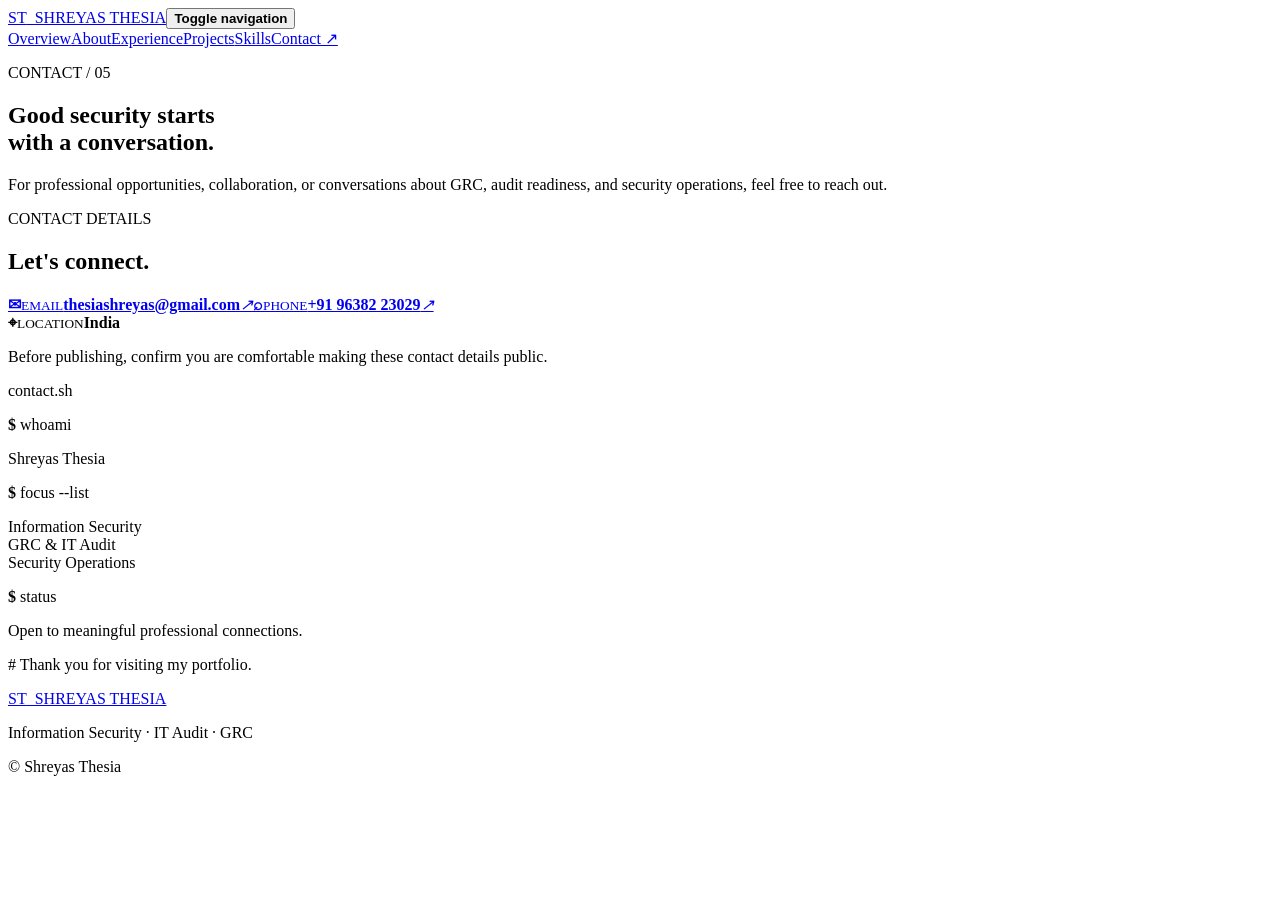
==== contact.html @ 30aacc0e "Add portfolio contact page" ====
<!doctype html><html lang="en"><head><meta charset="utf-8"><meta name="viewport" content="width=device-width, initial-scale=1"><meta name="description" content="Contact Shreyas Thesia for professional opportunities in information security, GRC and IT audit."><title>Contact | Shreyas Thesia</title><link rel="icon" href="assets/img/favicon.svg" type="image/svg+xml"><link rel="stylesheet" href="assets/css/style.css"><script defer src="assets/js/main.js"></script></head><body><header class="header"><a class="brand" href="index.html"><span class="brand-mark">ST<span>_</span></span><span>SHREYAS THESIA</span></a><button class="menu-toggle" aria-expanded="false" aria-controls="nav"><i></i><i></i><i></i><b class="sr-only">Toggle navigation</b></button><nav id="nav"><a href="index.html">Overview</a><a href="about.html">About</a><a href="experience.html">Experience</a><a href="projects.html">Projects</a><a href="skills.html">Skills</a><a class="active nav-contact" href="contact.html">Contact ↗</a></nav></header><main><section class="page-hero wrap"><p class="eyebrow"><i></i> CONTACT / 05</p><h1>Good security starts<br>with <span>a conversation.</span></h1><p class="lead">For professional opportunities, collaboration, or conversations about GRC, audit readiness, and security operations, feel free to reach out.</p></section><section class="wrap contact-grid"><div><p class="eyebrow">CONTACT DETAILS</p><h2>Let's connect.</h2><a class="contact-row" href="mailto:thesiashreyas@gmail.com"><b>✉</b><span><small>EMAIL</small><strong>thesiashreyas@gmail.com</strong></span><i>↗</i></a><a class="contact-row" href="tel:+919638223029"><b>⌕</b><span><small>PHONE</small><strong>+91 96382 23029</strong></span><i>↗</i></a><div class="contact-row"><b>⌖</b><span><small>LOCATION</small><strong>India</strong></span></div><p class="note">Before publishing, confirm you are comfortable making these contact details public.</p></div><div class="terminal"><div class="terminal-bar"><i></i><i></i><i></i><span>contact.sh</span></div><div class="terminal-body"><p><b>$</b> whoami</p><p class="out">Shreyas Thesia</p><p><b>$</b> focus --list</p><p class="out">Information Security<br>GRC & IT Audit<br>Security Operations</p><p><b>$</b> status</p><p class="out">Open to meaningful professional connections.</p><p class="comment"># Thank you for visiting my portfolio.</p></div></div></section></main><footer class="footer"><div class="wrap footer-inner"><a class="brand" href="index.html"><span class="brand-mark">ST<span>_</span></span><span>SHREYAS THESIA</span></a><p>Information Security · IT Audit · GRC</p><span>© <b data-year></b> Shreyas Thesia</span></div></footer></body></html>
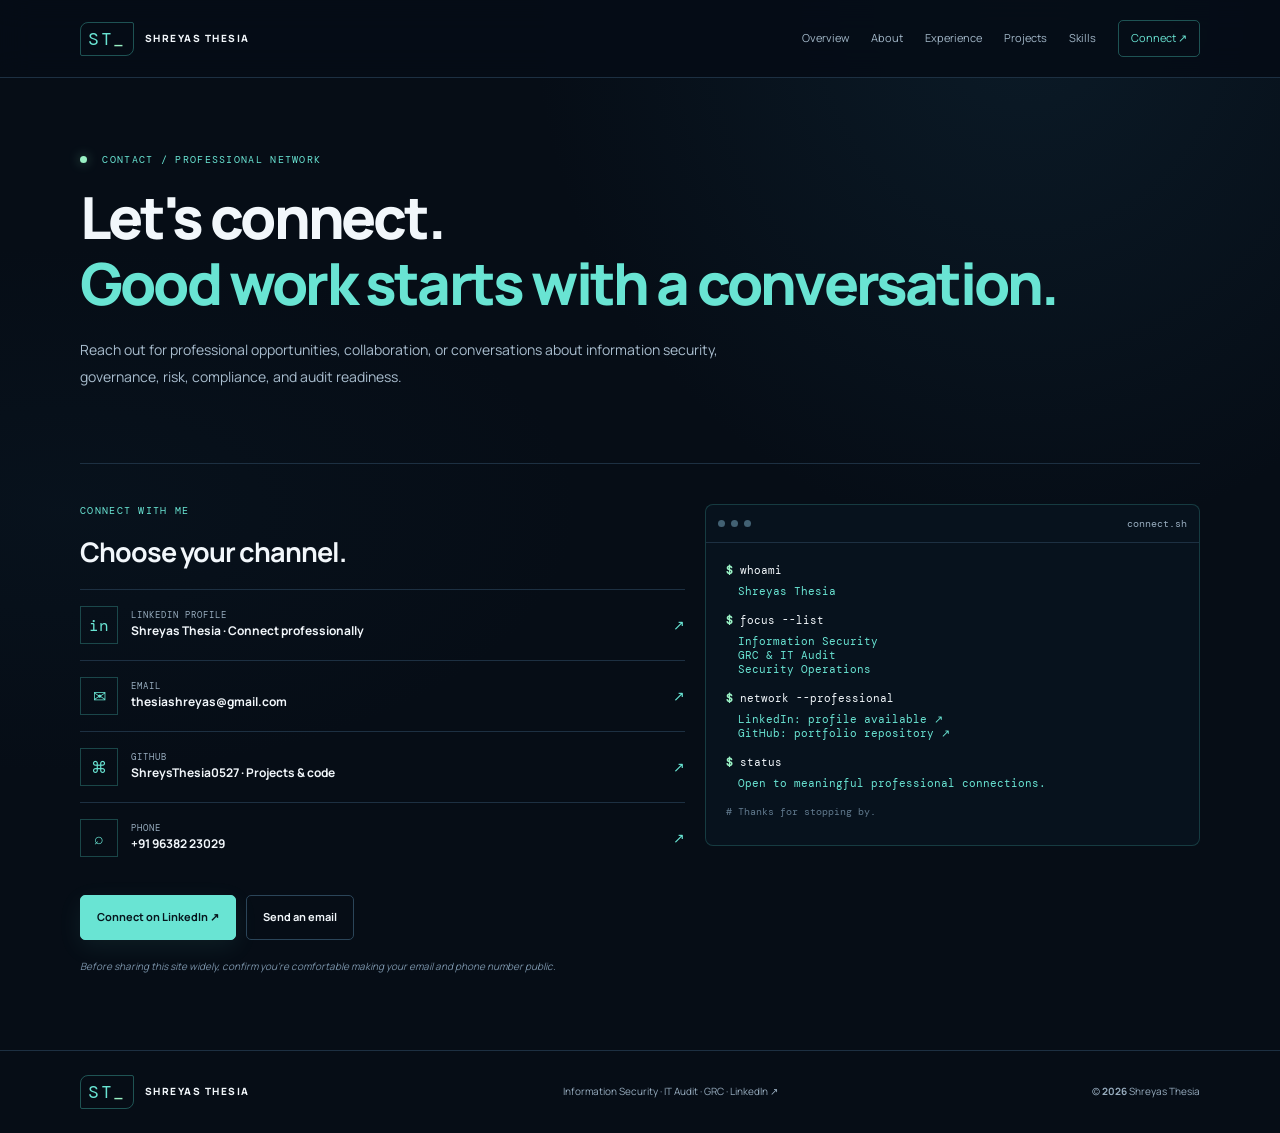
==== commit e00ee02f: "Add LinkedIn and GitHub to contact section" ====
--- a/contact.html
+++ b/contact.html
@@ -1 +1,13 @@
-<!doctype html><html lang="en"><head><meta charset="utf-8"><meta name="viewport" content="width=device-width, initial-scale=1"><meta name="description" content="Contact Shreyas Thesia for professional opportunities in information security, GRC and IT audit."><title>Contact | Shreyas Thesia</title><link rel="icon" href="assets/img/favicon.svg" type="image/svg+xml"><link rel="stylesheet" href="assets/css/style.css"><script defer src="assets/js/main.js"></script></head><body><header class="header"><a class="brand" href="index.html"><span class="brand-mark">ST<span>_</span></span><span>SHREYAS THESIA</span></a><button class="menu-toggle" aria-expanded="false" aria-controls="nav"><i></i><i></i><i></i><b class="sr-only">Toggle navigation</b></button><nav id="nav"><a href="index.html">Overview</a><a href="about.html">About</a><a href="experience.html">Experience</a><a href="projects.html">Projects</a><a href="skills.html">Skills</a><a class="active nav-contact" href="contact.html">Contact ↗</a></nav></header><main><section class="page-hero wrap"><p class="eyebrow"><i></i> CONTACT / 05</p><h1>Good security starts<br>with <span>a conversation.</span></h1><p class="lead">For professional opportunities, collaboration, or conversations about GRC, audit readiness, and security operations, feel free to reach out.</p></section><section class="wrap contact-grid"><div><p class="eyebrow">CONTACT DETAILS</p><h2>Let's connect.</h2><a class="contact-row" href="mailto:thesiashreyas@gmail.com"><b>✉</b><span><small>EMAIL</small><strong>thesiashreyas@gmail.com</strong></span><i>↗</i></a><a class="contact-row" href="tel:+919638223029"><b>⌕</b><span><small>PHONE</small><strong>+91 96382 23029</strong></span><i>↗</i></a><div class="contact-row"><b>⌖</b><span><small>LOCATION</small><strong>India</strong></span></div><p class="note">Before publishing, confirm you are comfortable making these contact details public.</p></div><div class="terminal"><div class="terminal-bar"><i></i><i></i><i></i><span>contact.sh</span></div><div class="terminal-body"><p><b>$</b> whoami</p><p class="out">Shreyas Thesia</p><p><b>$</b> focus --list</p><p class="out">Information Security<br>GRC & IT Audit<br>Security Operations</p><p><b>$</b> status</p><p class="out">Open to meaningful professional connections.</p><p class="comment"># Thank you for visiting my portfolio.</p></div></div></section></main><footer class="footer"><div class="wrap footer-inner"><a class="brand" href="index.html"><span class="brand-mark">ST<span>_</span></span><span>SHREYAS THESIA</span></a><p>Information Security · IT Audit · GRC</p><span>© <b data-year></b> Shreyas Thesia</span></div></footer></body></html>+<!doctype html>
+<html lang="en"><head><meta charset="utf-8"><meta name="viewport" content="width=device-width, initial-scale=1"><meta name="description" content="Connect with Shreyas Thesia for information security, GRC and IT audit opportunities."><meta name="theme-color" content="#060d16"><title>Connect | Shreyas Thesia</title><link rel="icon" href="assets/img/favicon.svg" type="image/svg+xml"><link rel="stylesheet" href="assets/css/style.css"><script defer src="assets/js/main.js"></script></head>
+<body><header class="header"><a class="brand" href="index.html"><span class="brand-mark">ST<span>_</span></span><span>SHREYAS THESIA</span></a><button class="menu-toggle" aria-expanded="false" aria-controls="nav"><i></i><i></i><i></i><b class="sr-only">Toggle navigation</b></button><nav id="nav"><a href="index.html">Overview</a><a href="about.html">About</a><a href="experience.html">Experience</a><a href="projects.html">Projects</a><a href="skills.html">Skills</a><a class="active nav-contact" href="contact.html">Connect ↗</a></nav></header>
+<main><section class="page-hero wrap"><p class="eyebrow"><i></i> CONTACT / PROFESSIONAL NETWORK</p><h1>Let's connect.<br><span>Good work starts with a conversation.</span></h1><p class="lead">Reach out for professional opportunities, collaboration, or conversations about information security, governance, risk, compliance, and audit readiness.</p></section>
+<section class="wrap contact-grid"><div><p class="eyebrow">CONNECT WITH ME</p><h2>Choose your channel.</h2>
+<a class="contact-row" href="https://www.linkedin.com/in/shreyas-thesia-9077b520a/" target="_blank" rel="noopener noreferrer"><b>in</b><span><small>LINKEDIN PROFILE</small><strong>Shreyas Thesia · Connect professionally</strong></span><i>↗</i></a>
+<a class="contact-row" href="mailto:thesiashreyas@gmail.com"><b>✉</b><span><small>EMAIL</small><strong>thesiashreyas@gmail.com</strong></span><i>↗</i></a>
+<a class="contact-row" href="https://github.com/ShreysThesia0527" target="_blank" rel="noopener noreferrer"><b>⌘</b><span><small>GITHUB</small><strong>ShreysThesia0527 · Projects & code</strong></span><i>↗</i></a>
+<a class="contact-row" href="tel:+919638223029"><b>⌕</b><span><small>PHONE</small><strong>+91 96382 23029</strong></span><i>↗</i></a>
+<div class="actions" style="margin-top:22px"><a class="btn primary" href="https://www.linkedin.com/in/shreyas-thesia-9077b520a/" target="_blank" rel="noopener noreferrer">Connect on LinkedIn ↗</a><a class="btn" href="mailto:thesiashreyas@gmail.com">Send an email</a></div>
+<p class="note" style="margin-top:18px">Before sharing this site widely, confirm you're comfortable making your email and phone number public.</p></div>
+<div class="terminal"><div class="terminal-bar"><i></i><i></i><i></i><span>connect.sh</span></div><div class="terminal-body"><p><b>$</b> whoami</p><p class="out">Shreyas Thesia</p><p><b>$</b> focus --list</p><p class="out">Information Security<br>GRC & IT Audit<br>Security Operations</p><p><b>$</b> network --professional</p><p class="out">LinkedIn: <a href="https://www.linkedin.com/in/shreyas-thesia-9077b520a/" target="_blank" rel="noopener noreferrer">profile available ↗</a><br>GitHub: <a href="https://github.com/ShreysThesia0527" target="_blank" rel="noopener noreferrer">portfolio repository ↗</a></p><p><b>$</b> status</p><p class="out">Open to meaningful professional connections.</p><p class="comment"># Thanks for stopping by.</p></div></div></section></main>
+<footer class="footer"><div class="wrap footer-inner"><a class="brand" href="index.html"><span class="brand-mark">ST<span>_</span></span><span>SHREYAS THESIA</span></a><p>Information Security · IT Audit · GRC · <a href="https://www.linkedin.com/in/shreyas-thesia-9077b520a/" target="_blank" rel="noopener noreferrer">LinkedIn ↗</a></p><span>© <b data-year></b> Shreyas Thesia</span></div></footer></body></html>
--- a/assets/css/style.css
+++ b/assets/css/style.css
@@ -0,0 +1,63 @@
+@import url('https://fonts.googleapis.com/css2?family=DM+Mono:wght@400;500&family=Manrope:wght@400;500;600;700;800&display=swap');
+:root{--bg:#07111d;--panel:#0c1d2d;--line:#20374a;--text:#edf5fb;--muted:#8ea5b8;--cyan:#53e0d0;--green:#8cf0bd;--mono:'DM Mono',monospace;--sans:'Manrope',Arial,sans-serif}*{box-sizing:border-box}html{scroll-behavior:smooth}body{margin:0;background:radial-gradient(ellipse at 78% 12%,#123043 0,transparent 32%),var(--bg);color:var(--text);font-family:var(--sans);font-size:14px;line-height:1.7}a{color:inherit;text-decoration:none}button{font:inherit}.wrap{width:min(1120px,calc(100% - 48px));margin-inline:auto}.header{height:78px;padding:0 max(24px,calc((100vw - 1120px)/2));display:flex;align-items:center;justify-content:space-between;gap:28px;border-bottom:1px solid #20374a;background:#07111de8;position:sticky;top:0;z-index:20;backdrop-filter:blur(15px)}.brand{display:flex;align-items:center;gap:11px;font-size:10px;letter-spacing:1.5px;font-weight:800;white-space:nowrap}.brand-mark{font:18px var(--mono);color:var(--cyan);border:1px solid #53e0d055;padding:4px 7px}.brand-mark span,.orb-core span{color:var(--green)}nav{display:flex;align-items:center;gap:22px}nav a{font-size:11px;color:#a3b8c9;transition:color .2s}nav a:hover,nav a.active{color:var(--cyan)}nav .nav-contact{border:1px solid #53e0d055;padding:8px 12px;color:var(--cyan)}.menu-toggle{display:none;background:none;border:0}.sr-only{position:absolute;width:1px;height:1px;padding:0;margin:-1px;overflow:hidden;clip:rect(0,0,0,0);white-space:nowrap;border:0}.hero{min-height:560px;display:grid;grid-template-columns:1.1fr .9fr;align-items:center;gap:55px;padding-top:60px;padding-bottom:65px}.eyebrow{font:10px var(--mono);letter-spacing:1.3px;color:var(--cyan);margin:0 0 18px}.eyebrow i,.status span{display:inline-block;width:7px;height:7px;background:var(--green);border-radius:50%;margin-right:8px;box-shadow:0 0 12px #8cf0bd77}.status{display:inline-flex;align-items:center;border:1px solid #8cf0bd2c;background:#8cf0bd09;color:var(--green);font:9px var(--mono);letter-spacing:.5px;padding:5px 9px;margin:0 0 19px}.status span{width:5px;height:5px}h1{font-size:clamp(40px,5vw,62px);line-height:1.13;letter-spacing:-2.8px;margin:0 0 22px;font-weight:800}h1 span,.page-hero h1 span{color:var(--cyan)}.lead{max-width:590px;font-size:14px;line-height:1.9;color:#a9bdce;margin:0 0 25px}.actions{display:flex;gap:10px;flex-wrap:wrap}.btn{display:inline-flex;align-items:center;justify-content:center;border:1px solid #2b4559;padding:11px 15px;font-size:11px;font-weight:700;transition:transform .2s,border-color .2s}.btn:hover{transform:translateY(-2px);border-color:var(--cyan)}.btn.primary{background:var(--cyan);color:#06151d;border-color:var(--cyan)}.micro{font:9px var(--mono);letter-spacing:1px;color:#6f879a;margin-top:28px}.console{border:1px solid #53e0d044;background:linear-gradient(145deg,#0c2132,#07131f);box-shadow:0 25px 70px #0003}.console-head,.console-foot{display:flex;align-items:center;justify-content:space-between;gap:10px;padding:14px 17px;font:9px var(--mono);letter-spacing:.5px;color:#90a9bb}.console-head{border-bottom:1px solid var(--line)}.console-head i{display:inline-block;width:6px;height:6px;border-radius:50%;background:var(--green);margin-right:7px}.console-body{padding:22px}.orb{height:300px;position:relative;display:grid;place-items:center;overflow:hidden;background:radial-gradient(circle,#12384a44 0,transparent 62%)}.orb-ring{position:absolute;border:1px solid #53e0d02a;border-radius:50%;aspect-ratio:1}.r1{width:155px}.r2{width:220px;border-style:dashed;animation:spin 45s linear infinite}.r3{width:285px;border-color:#53e0d014}.orb-core{width:88px;height:88px;display:grid;place-items:center;border:1px solid #53e0d088;background:#0b2030;color:var(--cyan);font:23px var(--mono);box-shadow:0 0 45px #53e0d01c}.orbit-label{position:absolute;background:#0b2030;border:1px solid #53e0d044;color:var(--cyan);font:10px var(--mono);padding:4px 8px}.t1{top:30px;left:20%}.t2{top:75px;right:13%}.t3{bottom:38px;left:16%}.t4{bottom:24px;right:22%}.console-foot{border-top:1px solid var(--line)}.green-text{color:var(--green)}@keyframes spin{to{transform:rotate(360deg)}}.stats{display:grid;grid-template-columns:repeat(4,1fr);gap:20px;padding:25px 0;border-block:1px solid var(--line)}.stats>div{border-left:1px solid var(--line);padding-left:20px}.stats>div:first-child{border:0;padding-left:0}.stats strong{font-size:29px;line-height:1.2}.stats strong span{font:13px var(--mono);color:var(--cyan)}.stats p{font-size:11px;color:var(--muted);margin:5px 0 0}.section{padding:82px 0}.section-head{display:flex;align-items:end;justify-content:space-between;gap:20px;margin-bottom:28px}h2{font-size:clamp(26px,3vw,38px);line-height:1.25;letter-spacing:-1px;margin:0 0 20px}.link{font-size:12px;color:var(--cyan)}.cards{display:grid;gap:15px}.three{grid-template-columns:repeat(3,1fr)}.card,.panel,.project-card{border:1px solid var(--line);background:linear-gradient(145deg,#0f2336dd,#091827e8);padding:23px}.card{min-height:245px;transition:transform .2s,border-color .2s}.card:hover,.project-card:hover{border-color:#53e0d055;transform:translateY(-3px)}.symbol{display:grid;place-items:center;width:42px;height:42px;border:1px solid #53e0d044;background:#53e0d00a;color:var(--cyan);font:20px var(--mono)}.card small{display:block;font:9px var(--mono);letter-spacing:1px;color:#7791a7;margin:20px 0 7px}.card h3{font-size:18px;margin:0 0 9px}.card p,.project-card>p:not(.eyebrow):not(.note){font-size:12px;color:var(--muted);line-height:1.85}.card>a{font-size:11px;color:var(--cyan)}.band{background:linear-gradient(110deg,#0c1e2fe0,#081624cc);border-block:1px solid #96bed208}.split{display:grid;grid-template-columns:.8fr 1.2fr;gap:60px;align-items:center}.muted{color:var(--muted);font-size:12px}.project-list{border-top:1px solid var(--line)}.project-list>a{display:flex;align-items:center;gap:15px;padding:17px 0;border-bottom:1px solid var(--line)}.project-list>a>b{display:grid;place-items:center;width:40px;height:40px;border:1px solid #53e0d044;color:var(--cyan);font:19px var(--mono)}.project-list>a>span{display:flex;flex-direction:column;flex:1}.project-list small{font:9px var(--mono);color:var(--muted);letter-spacing:1px}.project-list strong{font-size:13px}.project-list em{font:10px var(--mono);font-style:normal;color:var(--green)}.project-list em.progress{color:#e9c97a}.cta{display:flex;justify-content:space-between;align-items:center;gap:25px;padding-top:65px;padding-bottom:70px}.cta .eyebrow{margin-bottom:10px}.cta h2{margin:0}.footer{border-top:1px solid var(--line)}.footer-inner{display:flex;align-items:center;justify-content:space-between;gap:20px;min-height:82px}.footer-inner p,.footer-inner>span{font-size:10px;color:var(--muted)}.page-hero{padding-top:75px;padding-bottom:48px;border-bottom:1px solid var(--line)}.page-hero h1{font-size:clamp(36px,5vw,58px)}.content-grid{display:grid;grid-template-columns:1.4fr .8fr;gap:55px;padding-top:50px;padding-bottom:70px}.content-grid article p:not(.eyebrow){font-size:13px;color:#a9bdce;line-height:1.95}.content-grid h2{margin-bottom:17px}.detail{display:flex;flex-direction:column;gap:3px;padding:13px 0;border-bottom:1px solid var(--line)}.detail:last-child{border:0}.detail small{font:9px var(--mono);color:var(--muted);letter-spacing:1px;text-transform:uppercase}.detail strong{font-size:12px}.principles{margin-top:28px}.principles article,.audit-steps .cards article{border-top:1px solid #53e0d055;padding-top:14px}.principles small,.audit-steps small{color:var(--cyan);font:10px var(--mono)}.principles h3,.audit-steps h3{font-size:15px;margin:12px 0 5px}.principles p,.audit-steps p{font-size:11px;color:var(--muted)}.timeline{max-width:950px;padding-top:42px;padding-bottom:60px}.timeline-item{border-left:1px solid #53e0d044;padding:0 0 30px 25px;position:relative}.timeline-item:before{content:"";position:absolute;left:-5px;top:5px;width:9px;height:9px;background:var(--cyan);border-radius:50%;box-shadow:0 0 12px #53e0d066}.date{font:10px var(--mono);letter-spacing:1px;color:var(--cyan);margin:0 0 10px}.role-head{display:flex;justify-content:space-between;gap:15px}.timeline h2{font-size:19px;margin:0}.timeline h3{font-size:12px}.timeline ul{padding-left:18px}.timeline li{font-size:12px;color:#a9bdce;margin:7px 0}.tag{font:9px var(--mono);letter-spacing:.4px;border:1px solid var(--line);padding:4px 7px;white-space:nowrap;color:#a9bdce}.tag.green{color:var(--green);border-color:#8cf0bd44}.tag.amber{color:#e9c97a;border-color:#e9c97a55}.chips{display:flex;flex-wrap:wrap;gap:7px;margin-top:16px}.chips span{font-size:10px;color:#a9bdce;border:1px solid var(--line);padding:4px 8px}.audit-steps{margin-top:25px}.project-grid,.skill-grid{display:grid;grid-template-columns:repeat(2,1fr);gap:16px;padding-top:38px;padding-bottom:38px}.project-card{scroll-margin-top:100px;transition:transform .2s,border-color .2s}.project-top{display:flex;align-items:center;justify-content:space-between;margin-bottom:20px}.project-card .eyebrow{font-size:9px;margin-bottom:7px}.project-card h2{font-size:20px;margin:0 0 10px}.outcome{display:flex;align-items:center;gap:13px;padding:13px 0;border-block:1px solid var(--line);margin:15px 0}.outcome strong{font-size:25px;color:var(--cyan)}.outcome span{font-size:11px;color:#a9bdce}.note{font-size:10px;color:#7992a8;font-style:italic;margin-bottom:0}.note-panel{display:flex;gap:13px;align-items:start;border:1px solid #53e0d033;background:#53e0d007;padding:17px 20px;margin-bottom:25px}.note-panel>b{color:var(--cyan);border:1px solid #53e0d044;padding:0 8px}.note-panel strong{font-size:12px}.note-panel p{font-size:11px;color:var(--muted);margin:4px 0 0}.skill-grid{padding-bottom:65px}.skill-head{display:flex;align-items:center;gap:13px;margin-bottom:16px}.skill-head .eyebrow{font-size:9px;margin:0 0 3px}.skill-head h2{font-size:17px;margin:0}.edu-grid{display:grid;grid-template-columns:1fr 1fr;gap:60px}.edu-grid h2{font-size:26px}.certs{padding-left:18px;font-size:12px;color:#a9bdce}.certs li{margin:8px 0}.contact-grid{display:grid;grid-template-columns:1.1fr .9fr;gap:20px;padding-top:40px;padding-bottom:75px}.contact-grid h2{font-size:27px}.contact-row{display:flex;align-items:center;gap:13px;border-top:1px solid var(--line);padding:16px 0}.contact-row>b{display:grid;place-items:center;width:38px;height:38px;border:1px solid #53e0d044;color:var(--cyan);font:16px var(--mono);flex-shrink:0}.contact-row span{display:flex;flex-direction:column;flex:1}.contact-row small{font:9px var(--mono);letter-spacing:1px;color:var(--muted)}.contact-row strong{font-size:12px;overflow-wrap:anywhere}.contact-row i{font-style:normal;color:var(--cyan)}.terminal{border:1px solid #53e0d033;background:#07121d;align-self:start}.terminal-bar{display:flex;gap:6px;align-items:center;border-bottom:1px solid var(--line);padding:12px}.terminal-bar i{width:7px;height:7px;border-radius:50%;background:#426173}.terminal-bar span{margin-left:auto;color:var(--muted);font:10px var(--mono)}.terminal-body{padding:20px;font:11px var(--mono)}.terminal-body p{margin:0 0 7px}.terminal-body b{color:var(--green)}.terminal-body .out{color:var(--cyan);padding-left:12px;margin-bottom:15px}.terminal-body .comment{color:#617a8e;font-size:10px}@media(max-width:900px){nav{gap:13px}.hero{gap:28px}.split{gap:35px}.stats>div{padding-left:12px}}@media(max-width:720px){.wrap{width:calc(100% - 34px)}.header{height:68px;padding:0 17px}.brand{font-size:9px;letter-spacing:1px}.menu-toggle{display:block;cursor:pointer}.menu-toggle i{display:block;width:22px;height:2px;background:var(--cyan);margin:5px}.header nav{display:none;position:absolute;top:67px;left:0;right:0;background:#07111df7;padding:15px;flex-direction:column;align-items:stretch;gap:0;border-bottom:1px solid var(--line)}.header nav.open{display:flex}.header nav a{padding:11px 8px;border-bottom:1px solid #96bed20b;font-size:13px}.header nav .nav-contact{margin-top:8px;text-align:center}.hero{grid-template-columns:1fr;padding-top:48px;padding-bottom:42px;gap:30px;min-height:0}.hero h1{font-size:clamp(38px,10vw,54px);letter-spacing:-1.8px}.lead{font-size:13px}.orb{height:260px}.stats{grid-template-columns:repeat(2,1fr);gap:20px 12px}.stats>div,.stats>div:first-child{padding-left:12px;border-left:1px solid var(--line)}.section{padding:58px 0}.section-head{align-items:start;flex-direction:column}.three,.four,.split,.content-grid,.edu-grid,.contact-grid{grid-template-columns:1fr}.split{gap:28px}.cta{align-items:flex-start;flex-direction:column;padding-top:48px;padding-bottom:52px}.footer-inner{flex-wrap:wrap;justify-content:flex-start;padding:18px 0}.footer-inner p{width:100%;order:3;margin:0}.footer-inner>span{margin-left:auto}.page-hero{padding-top:48px;padding-bottom:32px}.page-hero h1{letter-spacing:-1.7px}.content-grid{gap:20px;padding-top:30px;padding-bottom:45px}.project-grid,.skill-grid{grid-template-columns:1fr;padding-top:24px}.role-head{flex-direction:column}.edu-grid{gap:30px}.contact-grid{padding-top:24px;padding-bottom:45px}.panel,.card,.project-card{padding:19px}}@media(prefers-reduced-motion:reduce){html{scroll-behavior:auto}*{transition:none!important}}
+
+/* Portfolio refresh: project-led layout and refined responsive surfaces */
+:root{--bg:#060d16;--panel:#0b1725;--line:#1d3042;--text:#f2f7fb;--muted:#98adbf;--cyan:#69e4d3;--green:#9af2c5}
+body{background:radial-gradient(ellipse at 80% 0%,#15364a55 0,transparent 34%),radial-gradient(ellipse at 5% 45%,#12314622 0,transparent 30%),var(--bg)}
+.header{border-bottom-color:#1d3042;background:#060d16e8}
+.brand-mark{border-radius:8px 2px 8px 2px}
+nav a{transition:color .18s,background .18s}
+nav .nav-contact{border-radius:5px}
+.hero{min-height:590px;gap:64px}
+.hero-copy{position:relative}
+.hero h1{font-size:clamp(43px,5.4vw,68px);letter-spacing:-3.2px}
+.hero .lead{max-width:560px;font-size:14px}
+.btn{border-radius:5px;padding:12px 16px}
+.btn.primary{box-shadow:0 7px 25px #69e4d315}
+.console{border-radius:10px;overflow:hidden;box-shadow:0 25px 90px #0005,0 0 0 1px #69e4d309}
+.console-head,.console-foot{background:#ffffff03}
+.orb{border-radius:7px}
+.stats{margin-bottom:6px}
+.stats strong{font-size:32px;letter-spacing:-1px}
+.section-head h2,.section h2{letter-spacing:-1.3px}
+.card,.panel,.project-card{border-radius:8px;position:relative;overflow:hidden}
+.card:before,.project-card:before{content:"";position:absolute;inset:0 auto auto 0;width:100%;height:2px;background:linear-gradient(90deg,#69e4d3aa,transparent 75%);opacity:.45}
+.card:hover,.project-card:hover{box-shadow:0 18px 45px #0002}
+.project-list>a{transition:padding .2s,background .2s}
+.project-list>a:hover{padding-left:8px;background:#69e4d307}
+.page-hero{border-bottom-color:#1d3042}
+.page-hero .lead{max-width:700px}
+.contact-row{transition:background .18s,padding .18s}
+a.contact-row:hover{background:#69e4d307;padding-left:8px}
+.terminal{border-radius:8px;overflow:hidden}
+.project-grid{align-items:stretch}
+.project-card{display:flex;flex-direction:column}
+.project-card .note{margin-top:auto;padding-top:16px}
+.filter-bar{display:flex;gap:8px;flex-wrap:wrap;padding:28px 0 0}
+.filter-btn{border:1px solid var(--line);background:transparent;color:#a9bdce;padding:8px 13px;border-radius:999px;font:10px var(--mono);cursor:pointer;transition:all .18s}
+.filter-btn:hover,.filter-btn.active{color:#06151d;background:var(--cyan);border-color:var(--cyan)}
+.project-card.is-hidden{display:none}
+.hero-links{display:flex;align-items:center;gap:15px;flex-wrap:wrap;margin-top:20px}
+.hero-links a{font-size:11px;color:#a9bdce}
+.hero-links a:hover{color:var(--cyan)}
+.hero-links .social-dot{color:#466275;margin:0 3px}
+.console-body .terminal-prompt{font:11px var(--mono);color:var(--green);margin:0 0 8px}
+.console-body .terminal-value{font:12px var(--mono);color:#b9d1e0;line-height:1.9;margin:0 0 17px}
+.console-body .terminal-value .accent{color:var(--cyan)}
+.featured-grid{display:grid;grid-template-columns:repeat(3,1fr);gap:15px}
+.feature-card{min-height:245px;border:1px solid var(--line);border-radius:8px;padding:22px;background:linear-gradient(145deg,#102236,#091522);display:flex;flex-direction:column;transition:transform .2s,border-color .2s,box-shadow .2s}
+.feature-card:hover{transform:translateY(-4px);border-color:#69e4d366;box-shadow:0 18px 40px #0003}
+.feature-card .feature-top{display:flex;justify-content:space-between;align-items:center;margin-bottom:24px}
+.feature-card .feature-number{font:10px var(--mono);color:#668297}
+.feature-card h3{font-size:18px;line-height:1.35;margin:0 0 8px}
+.feature-card p{font-size:12px;line-height:1.8;color:var(--muted);margin:0 0 18px}
+.feature-card .chips{margin-top:auto}
+.section-kicker{font:10px var(--mono);color:var(--cyan);letter-spacing:1.3px}
+.career-strip{display:grid;grid-template-columns:1fr auto;gap:20px;align-items:center;border:1px solid var(--line);border-radius:8px;padding:23px 25px;background:#ffffff03}
+.career-strip h3{font-size:16px;margin:0 0 4px}
+.career-strip p{font-size:11px;color:var(--muted);margin:0}
+.career-strip .career-date{font:10px var(--mono);color:var(--green);text-align:right}
+.social-link{display:inline-flex;align-items:center;gap:9px;border:1px solid var(--line);border-radius:5px;padding:10px 13px;font-size:11px;color:#c5d6e2;transition:border-color .2s,color .2s}
+.social-link:hover{border-color:#69e4d366;color:var(--cyan)}
+@media(max-width:900px){.hero{gap:32px}.featured-grid{grid-template-columns:repeat(2,1fr)}}
+@media(max-width:720px){.hero{gap:28px}.hero h1{font-size:clamp(40px,10vw,56px);letter-spacing:-2px}.featured-grid{grid-template-columns:1fr}.career-strip{grid-template-columns:1fr}.career-strip .career-date{text-align:left}.hero-links{gap:12px}.filter-bar{padding-top:20px}}
